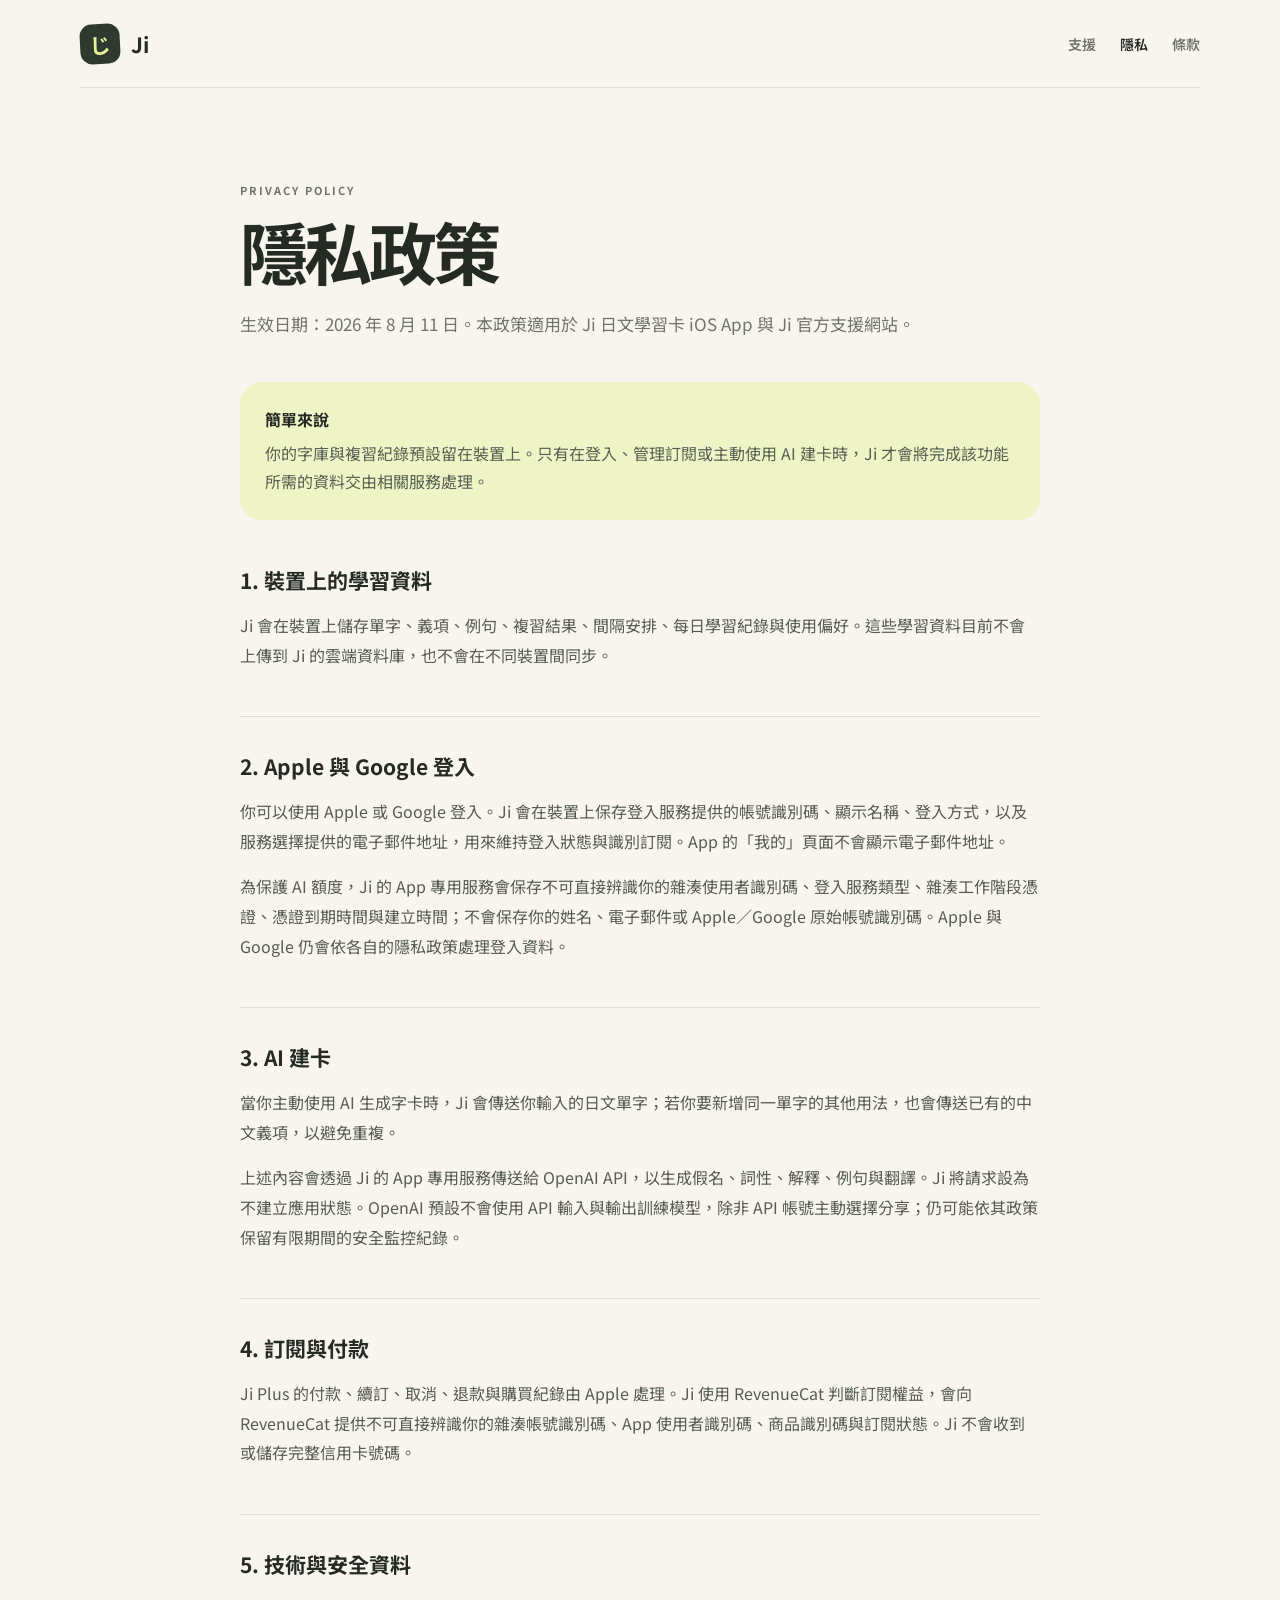
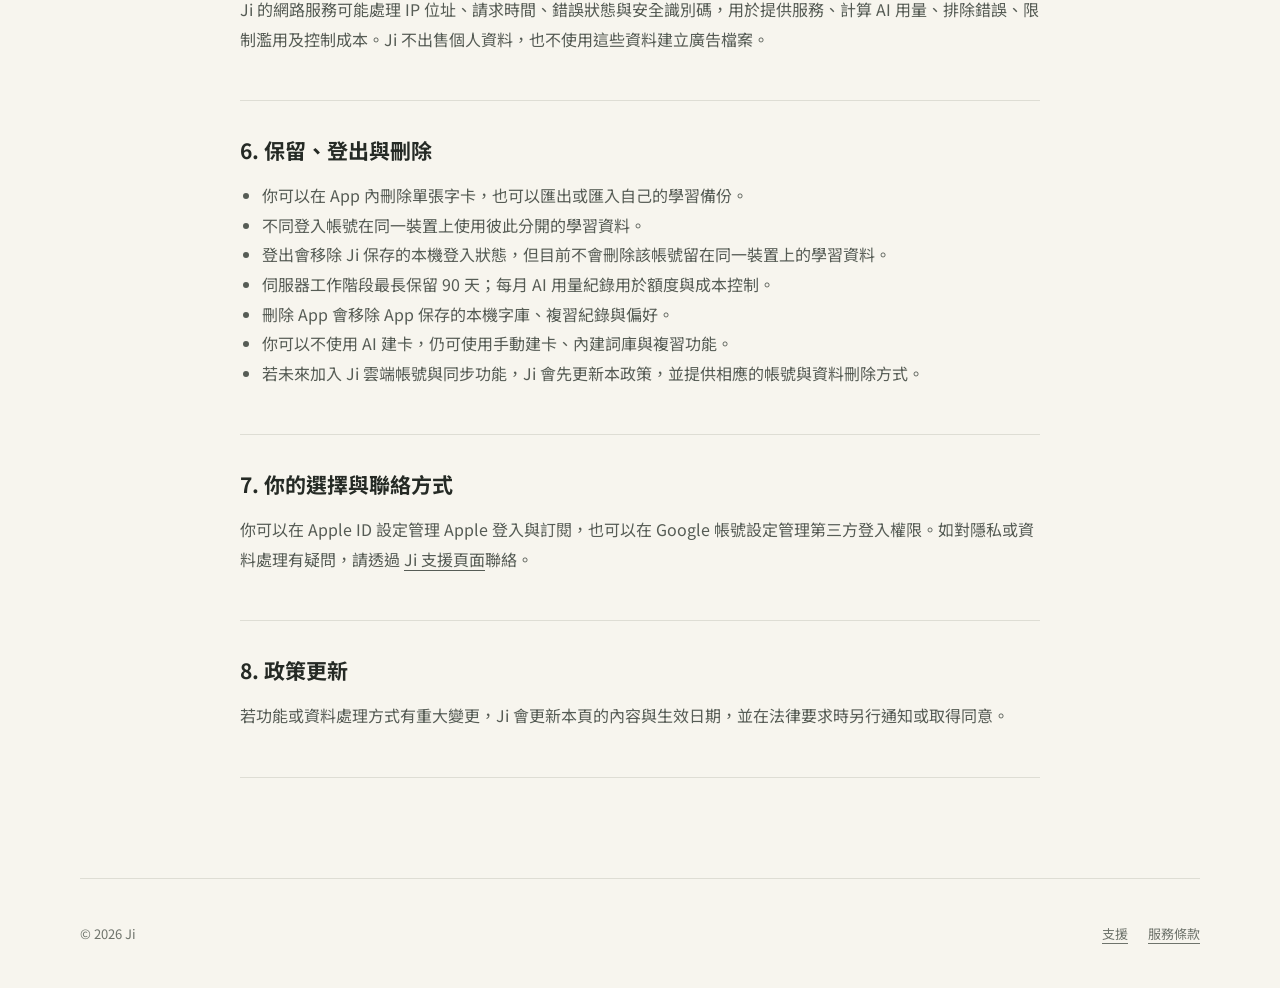
==== privacy.html @ 7259ce21 "發布 Ji 官方支援頁" ====
<!doctype html>
<html lang="zh-Hant">
  <head>
    <meta charset="UTF-8" />
    <meta name="viewport" content="width=device-width, initial-scale=1.0" />
    <meta name="theme-color" content="#f7f5ee" />
    <meta name="description" content="Ji 日文學習卡隱私政策" />
    <title>Ji 隱私政策</title>
    <link rel="preconnect" href="https://fonts.googleapis.com" />
    <link rel="preconnect" href="https://fonts.gstatic.com" crossorigin />
    <link href="https://fonts.googleapis.com/css2?family=Noto+Sans+JP:wght@500;700&family=Noto+Sans+TC:wght@400;500;600;700&display=swap" rel="stylesheet" />
    <link rel="stylesheet" crossorigin href="./assets/legal-CgECHrdC.css">
  </head>
  <body>
    <header class="site-header">
      <a class="brand" href="./index.html"><span class="brand-mark">じ</span><span>Ji</span></a>
      <nav aria-label="網站導覽"><a href="./support.html">支援</a><a aria-current="page" href="./privacy.html">隱私</a><a href="./terms.html">條款</a></nav>
    </header>

    <main class="document-page">
      <span class="kicker">PRIVACY POLICY</span>
      <h1>隱私政策</h1>
      <p class="document-lead">生效日期：2026 年 8 月 11 日。本政策適用於 Ji 日文學習卡 iOS App 與 Ji 官方支援網站。</p>
      <div class="summary"><strong>簡單來說</strong><p>你的字庫與複習紀錄預設留在裝置上。只有在登入、管理訂閱或主動使用 AI 建卡時，Ji 才會將完成該功能所需的資料交由相關服務處理。</p></div>

      <article class="document-body">
        <section><h2>1. 裝置上的學習資料</h2><p>Ji 會在裝置上儲存單字、義項、例句、複習結果、間隔安排、每日學習紀錄與使用偏好。這些學習資料目前不會上傳到 Ji 的雲端資料庫，也不會在不同裝置間同步。</p></section>
        <section><h2>2. Apple 與 Google 登入</h2><p>你可以使用 Apple 或 Google 登入。Ji 會在裝置上保存登入服務提供的帳號識別碼、顯示名稱、登入方式，以及服務選擇提供的電子郵件地址，用來維持登入狀態與識別訂閱。App 的「我的」頁面不會顯示電子郵件地址。</p><p>為保護 AI 額度，Ji 的 App 專用服務會保存不可直接辨識你的雜湊使用者識別碼、登入服務類型、雜湊工作階段憑證、憑證到期時間與建立時間；不會保存你的姓名、電子郵件或 Apple／Google 原始帳號識別碼。Apple 與 Google 仍會依各自的隱私政策處理登入資料。</p></section>
        <section><h2>3. AI 建卡</h2><p>當你主動使用 AI 生成字卡時，Ji 會傳送你輸入的日文單字；若你要新增同一單字的其他用法，也會傳送已有的中文義項，以避免重複。</p><p>上述內容會透過 Ji 的 App 專用服務傳送給 OpenAI API，以生成假名、詞性、解釋、例句與翻譯。Ji 將請求設為不建立應用狀態。OpenAI 預設不會使用 API 輸入與輸出訓練模型，除非 API 帳號主動選擇分享；仍可能依其政策保留有限期間的安全監控紀錄。</p></section>
        <section><h2>4. 訂閱與付款</h2><p>Ji Plus 的付款、續訂、取消、退款與購買紀錄由 Apple 處理。Ji 使用 RevenueCat 判斷訂閱權益，會向 RevenueCat 提供不可直接辨識你的雜湊帳號識別碼、App 使用者識別碼、商品識別碼與訂閱狀態。Ji 不會收到或儲存完整信用卡號碼。</p></section>
        <section><h2>5. 技術與安全資料</h2><p>Ji 的網路服務可能處理 IP 位址、請求時間、錯誤狀態與安全識別碼，用於提供服務、計算 AI 用量、排除錯誤、限制濫用及控制成本。Ji 不出售個人資料，也不使用這些資料建立廣告檔案。</p></section>
        <section><h2>6. 保留、登出與刪除</h2><ul><li>你可以在 App 內刪除單張字卡，也可以匯出或匯入自己的學習備份。</li><li>不同登入帳號在同一裝置上使用彼此分開的學習資料。</li><li>登出會移除 Ji 保存的本機登入狀態，但目前不會刪除該帳號留在同一裝置上的學習資料。</li><li>伺服器工作階段最長保留 90 天；每月 AI 用量紀錄用於額度與成本控制。</li><li>刪除 App 會移除 App 保存的本機字庫、複習紀錄與偏好。</li><li>你可以不使用 AI 建卡，仍可使用手動建卡、內建詞庫與複習功能。</li><li>若未來加入 Ji 雲端帳號與同步功能，Ji 會先更新本政策，並提供相應的帳號與資料刪除方式。</li></ul></section>
        <section><h2>7. 你的選擇與聯絡方式</h2><p>你可以在 Apple ID 設定管理 Apple 登入與訂閱，也可以在 Google 帳號設定管理第三方登入權限。如對隱私或資料處理有疑問，請透過 <a href="./support.html">Ji 支援頁面</a>聯絡。</p></section>
        <section><h2>8. 政策更新</h2><p>若功能或資料處理方式有重大變更，Ji 會更新本頁的內容與生效日期，並在法律要求時另行通知或取得同意。</p></section>
      </article>
    </main>

    <footer class="site-footer"><span>© 2026 Ji</span><div><a href="./support.html">支援</a><a href="./terms.html">服務條款</a></div></footer>
  </body>
</html>
---- assets/legal-CgECHrdC.css ----
:root{color:#252a25;background:#f7f5ee;font-family:Noto Sans TC,Noto Sans JP,system-ui,-apple-system,sans-serif;font-synthesis:none;--paper: #f7f5ee;--surface: #fffef9;--ink: #252a25;--muted: #6f746c;--line: #deddd4;--lime: #e5ef97;--lime-soft: #eef4c6;--olive: #2f392f}*{box-sizing:border-box}html{scroll-behavior:smooth}body{min-width:320px;min-height:100vh;margin:0;background:var(--paper)}a{color:inherit;text-underline-offset:4px}.site-header,.site-footer{width:min(1120px,calc(100% - 40px));margin:0 auto;display:flex;align-items:center;justify-content:space-between}.site-header{min-height:88px;border-bottom:1px solid var(--line)}.brand{display:inline-flex;align-items:center;gap:11px;text-decoration:none;font-size:21px;font-weight:700}.brand-mark{width:40px;height:40px;display:grid;place-items:center;border-radius:12px;background:var(--olive);color:var(--lime);font-family:Noto Sans JP;transform:rotate(-3deg)}nav{display:flex;gap:24px}nav a{color:var(--muted);text-decoration:none;font-size:14px;font-weight:600}nav a:hover,nav a[aria-current=page]{color:var(--ink)}.landing,.document-page{width:min(1120px,calc(100% - 40px));margin:0 auto}.hero{min-height:650px;display:grid;grid-template-columns:1.1fr .9fr;align-items:center;gap:60px}.kicker{color:var(--muted);font-size:11px;letter-spacing:.18em;font-weight:700}.hero h1,.document-page>h1{margin:14px 0 22px;font-size:clamp(46px,7vw,78px);line-height:1.08;letter-spacing:-.055em}.hero p{max-width:590px;margin:0 0 32px;color:var(--muted);font-size:17px;line-height:1.9}.primary-link{min-height:52px;padding:0 22px;display:inline-flex;align-items:center;gap:22px;border-radius:15px;background:var(--olive);color:#fff;text-decoration:none;font-weight:600}.hero-art{height:390px;position:relative;display:grid;place-items:center}.hero-art:before{content:"";position:absolute;width:330px;height:330px;border-radius:50%;background:var(--lime-soft)}.hero-art i{position:absolute;width:70px;height:70px;right:8%;top:12%;border-radius:22px;background:var(--lime);transform:rotate(18deg)}.card{width:220px;height:265px;position:absolute;display:flex;flex-direction:column;align-items:center;justify-content:center;gap:18px;border-radius:28px;border:1px solid var(--line);box-shadow:0 22px 60px #2f392f1a}.card span{font-family:Noto Sans JP;font-size:52px;font-weight:700}.card small{color:var(--muted)}.card-back{background:var(--surface);transform:translate(-65px,22px) rotate(-8deg)}.card-front{background:var(--olive);color:var(--lime);transform:translate(70px,-24px) rotate(7deg)}.card-front small{color:#ffffffa6}.feature-grid{display:grid;grid-template-columns:repeat(3,1fr);gap:16px}.feature-grid article,.support-grid article{padding:28px;border-radius:22px;background:var(--surface);border:1px solid rgba(47,57,47,.08)}.feature-grid article>span{color:var(--muted);font-size:11px;letter-spacing:.14em}.feature-grid h2,.support-grid h2{margin:24px 0 10px;font-size:20px}.feature-grid p,.support-grid p{margin:0;color:var(--muted);line-height:1.75;font-size:14px}.quiet-panel,.contact-panel{margin:90px 0;padding:clamp(32px,7vw,70px);border-radius:30px;background:var(--lime-soft)}.quiet-panel h2,.contact-panel h2{margin:12px 0;font-size:clamp(30px,5vw,48px);letter-spacing:-.04em}.quiet-panel p,.contact-panel p{max-width:700px;color:#576052;line-height:1.85}.document-page{max-width:800px;padding:88px 0 100px}.document-page>h1{font-size:clamp(48px,8vw,68px)}.document-lead{margin:0 0 42px;color:var(--muted);font-size:17px;line-height:1.8}.summary{padding:25px;margin-bottom:45px;border-radius:22px;background:var(--lime-soft)}.summary strong{display:block;margin-bottom:8px}.summary p{margin:0;color:#576052;line-height:1.75}.document-body{display:grid;gap:34px}.document-body section{padding-bottom:30px;border-bottom:1px solid var(--line)}.document-body h2{margin:0 0 12px;font-size:21px}.document-body p,.document-body li{color:#565c55;line-height:1.85}.document-body ul{padding-left:22px}.support-grid{display:grid;grid-template-columns:1fr 1fr;gap:16px}.support-grid h2{margin-top:0}.contact-panel{margin-bottom:0}.contact-panel .primary-link{margin-top:16px}.site-footer{min-height:110px;border-top:1px solid var(--line);color:var(--muted);font-size:13px}.site-footer div{display:flex;gap:20px}@media(max-width:760px){.site-header{min-height:76px}nav{gap:14px}nav a{font-size:12px}.hero{min-height:auto;padding:70px 0;grid-template-columns:1fr;gap:20px}.hero-art{height:330px;order:-1;transform:scale(.82)}.feature-grid,.support-grid{grid-template-columns:1fr}.quiet-panel{margin:60px 0}.document-page{padding-top:65px}.site-footer{align-items:flex-start;padding:28px 0;gap:20px;flex-direction:column}}
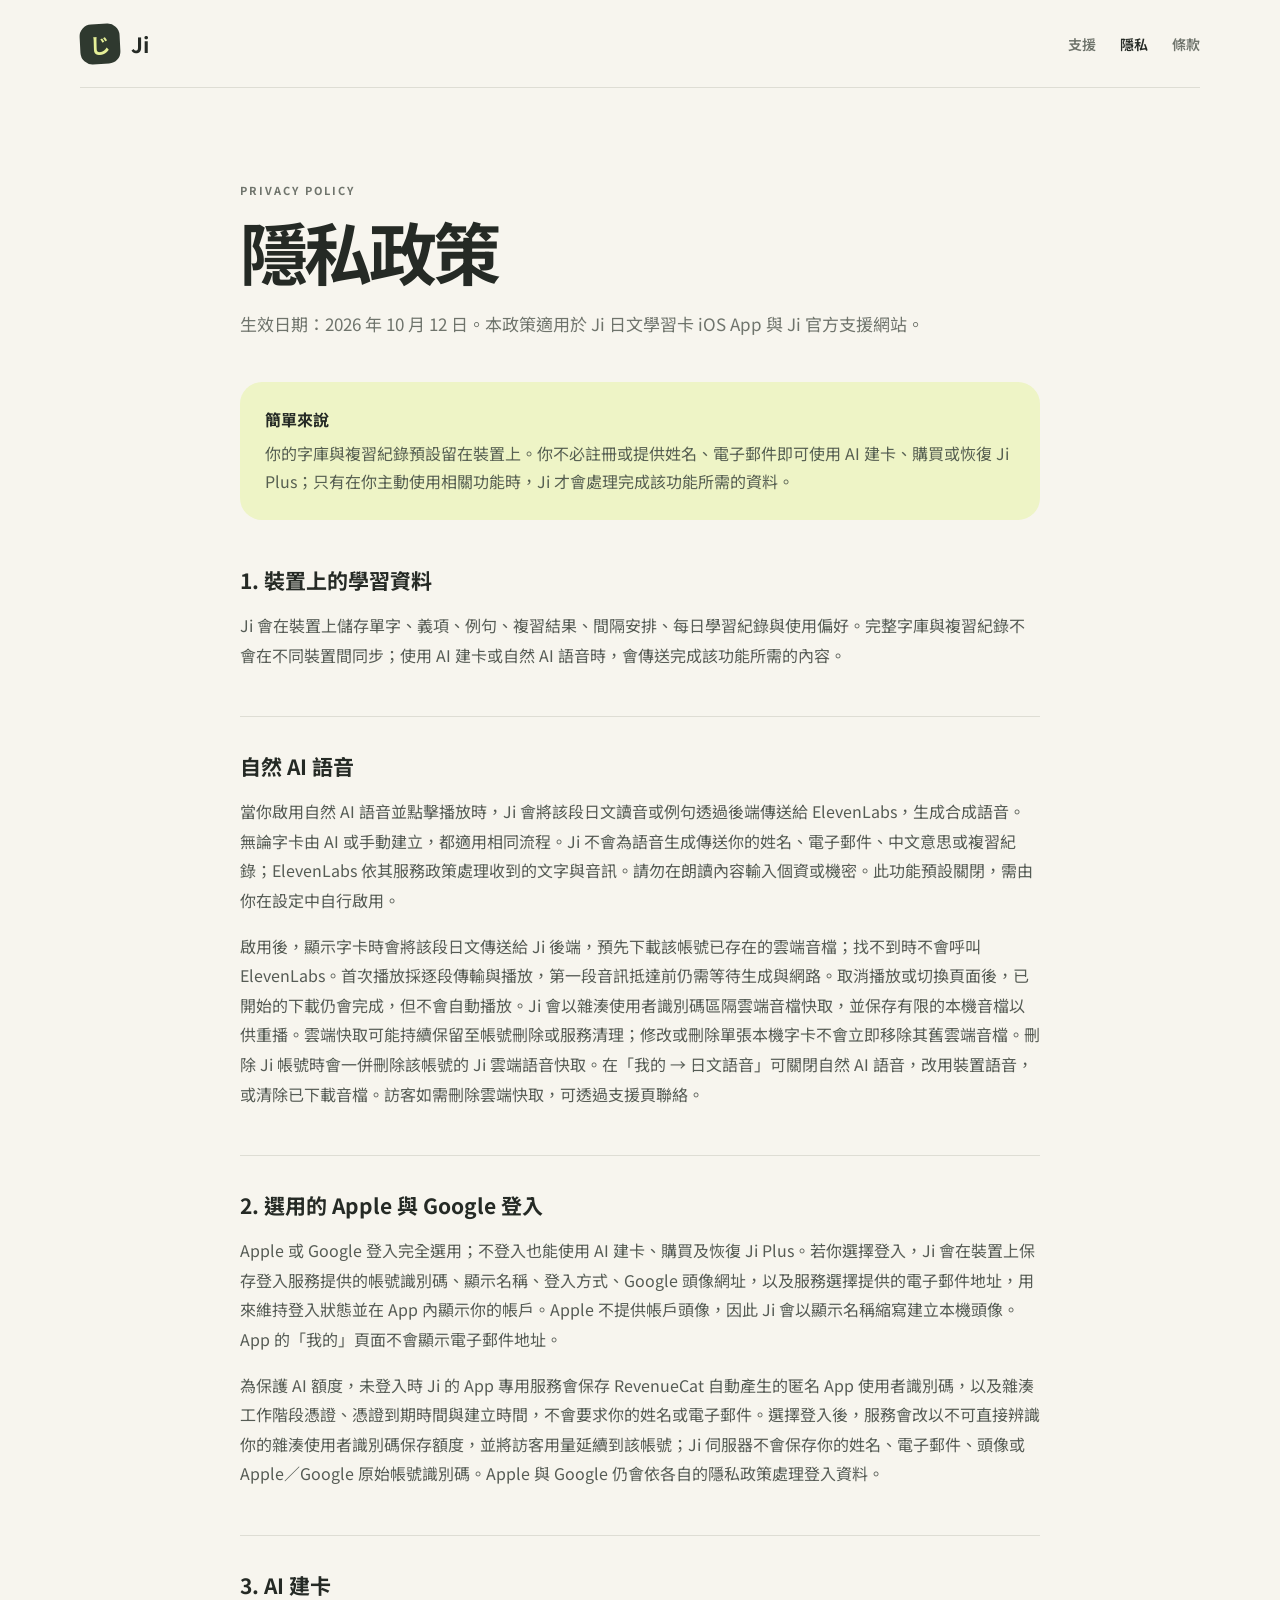
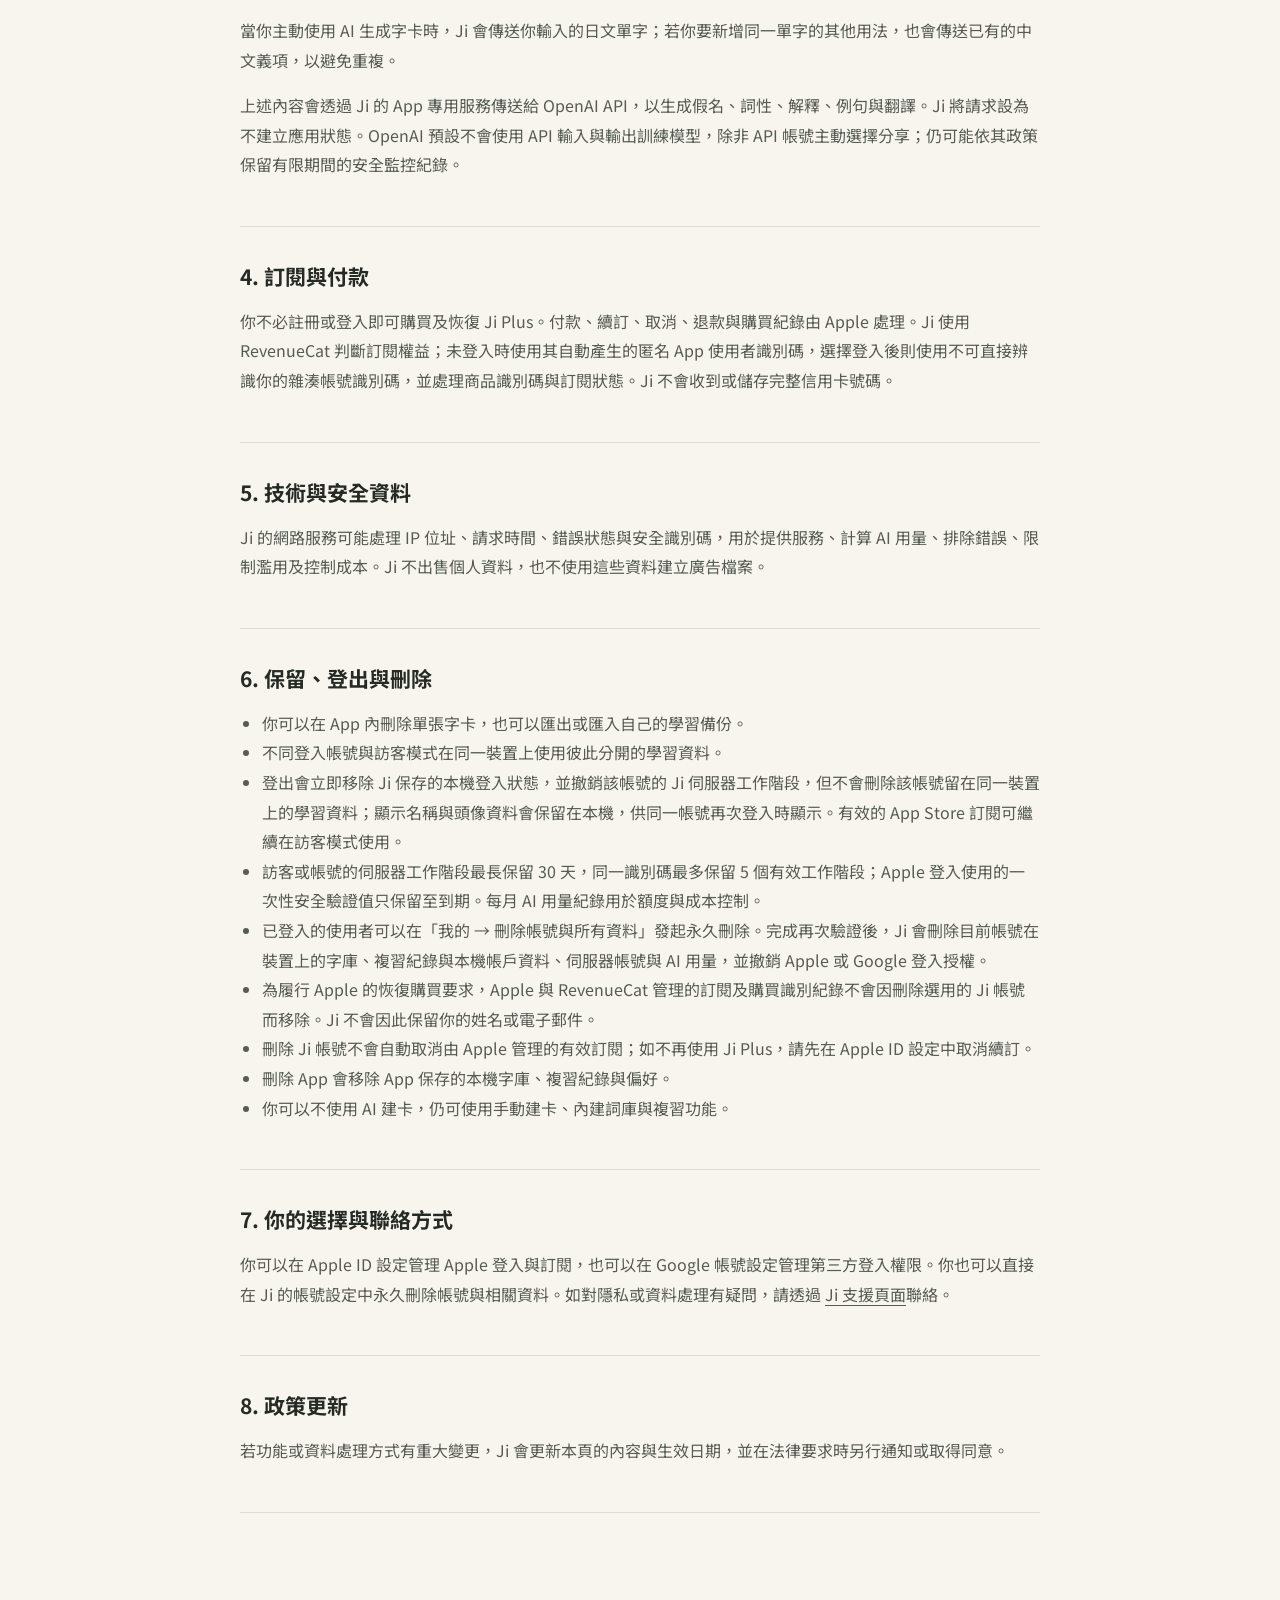
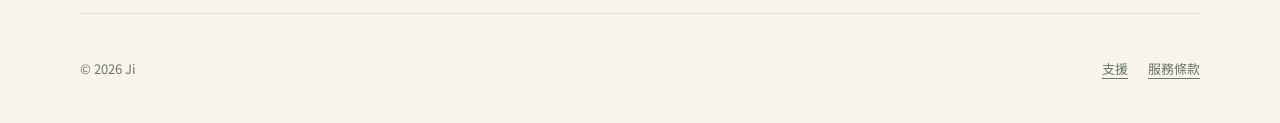
==== commit 595a65b5: "Update privacy policy for ElevenLabs speech and current account flows" ====
--- a/privacy.html
+++ b/privacy.html
@@ -20,17 +20,18 @@
     <main class="document-page">
       <span class="kicker">PRIVACY POLICY</span>
       <h1>隱私政策</h1>
-      <p class="document-lead">生效日期：2026 年 8 月 11 日。本政策適用於 Ji 日文學習卡 iOS App 與 Ji 官方支援網站。</p>
-      <div class="summary"><strong>簡單來說</strong><p>你的字庫與複習紀錄預設留在裝置上。只有在登入、管理訂閱或主動使用 AI 建卡時，Ji 才會將完成該功能所需的資料交由相關服務處理。</p></div>
+      <p class="document-lead">生效日期：2026 年 10 月 12 日。本政策適用於 Ji 日文學習卡 iOS App 與 Ji 官方支援網站。</p>
+      <div class="summary"><strong>簡單來說</strong><p>你的字庫與複習紀錄預設留在裝置上。你不必註冊或提供姓名、電子郵件即可使用 AI 建卡、購買或恢復 Ji Plus；只有在你主動使用相關功能時，Ji 才會處理完成該功能所需的資料。</p></div>
 
       <article class="document-body">
-        <section><h2>1. 裝置上的學習資料</h2><p>Ji 會在裝置上儲存單字、義項、例句、複習結果、間隔安排、每日學習紀錄與使用偏好。這些學習資料目前不會上傳到 Ji 的雲端資料庫，也不會在不同裝置間同步。</p></section>
-        <section><h2>2. Apple 與 Google 登入</h2><p>你可以使用 Apple 或 Google 登入。Ji 會在裝置上保存登入服務提供的帳號識別碼、顯示名稱、登入方式，以及服務選擇提供的電子郵件地址，用來維持登入狀態與識別訂閱。App 的「我的」頁面不會顯示電子郵件地址。</p><p>為保護 AI 額度，Ji 的 App 專用服務會保存不可直接辨識你的雜湊使用者識別碼、登入服務類型、雜湊工作階段憑證、憑證到期時間與建立時間；不會保存你的姓名、電子郵件或 Apple／Google 原始帳號識別碼。Apple 與 Google 仍會依各自的隱私政策處理登入資料。</p></section>
+        <section><h2>1. 裝置上的學習資料</h2><p>Ji 會在裝置上儲存單字、義項、例句、複習結果、間隔安排、每日學習紀錄與使用偏好。完整字庫與複習紀錄不會在不同裝置間同步；使用 AI 建卡或自然 AI 語音時，會傳送完成該功能所需的內容。</p></section>
+        <section><h2>自然 AI 語音</h2><p>當你啟用自然 AI 語音並點擊播放時，Ji 會將該段日文讀音或例句透過後端傳送給 ElevenLabs，生成合成語音。無論字卡由 AI 或手動建立，都適用相同流程。Ji 不會為語音生成傳送你的姓名、電子郵件、中文意思或複習紀錄；ElevenLabs 依其服務政策處理收到的文字與音訊。請勿在朗讀內容輸入個資或機密。此功能預設關閉，需由你在設定中自行啟用。</p><p>啟用後，顯示字卡時會將該段日文傳送給 Ji 後端，預先下載該帳號已存在的雲端音檔；找不到時不會呼叫 ElevenLabs。首次播放採逐段傳輸與播放，第一段音訊抵達前仍需等待生成與網路。取消播放或切換頁面後，已開始的下載仍會完成，但不會自動播放。Ji 會以雜湊使用者識別碼區隔雲端音檔快取，並保存有限的本機音檔以供重播。雲端快取可能持續保留至帳號刪除或服務清理；修改或刪除單張本機字卡不會立即移除其舊雲端音檔。刪除 Ji 帳號時會一併刪除該帳號的 Ji 雲端語音快取。在「我的 → 日文語音」可關閉自然 AI 語音，改用裝置語音，或清除已下載音檔。訪客如需刪除雲端快取，可透過支援頁聯絡。</p></section>
+        <section><h2>2. 選用的 Apple 與 Google 登入</h2><p>Apple 或 Google 登入完全選用；不登入也能使用 AI 建卡、購買及恢復 Ji Plus。若你選擇登入，Ji 會在裝置上保存登入服務提供的帳號識別碼、顯示名稱、登入方式、Google 頭像網址，以及服務選擇提供的電子郵件地址，用來維持登入狀態並在 App 內顯示你的帳戶。Apple 不提供帳戶頭像，因此 Ji 會以顯示名稱縮寫建立本機頭像。App 的「我的」頁面不會顯示電子郵件地址。</p><p>為保護 AI 額度，未登入時 Ji 的 App 專用服務會保存 RevenueCat 自動產生的匿名 App 使用者識別碼，以及雜湊工作階段憑證、憑證到期時間與建立時間，不會要求你的姓名或電子郵件。選擇登入後，服務會改以不可直接辨識你的雜湊使用者識別碼保存額度，並將訪客用量延續到該帳號；Ji 伺服器不會保存你的姓名、電子郵件、頭像或 Apple／Google 原始帳號識別碼。Apple 與 Google 仍會依各自的隱私政策處理登入資料。</p></section>
         <section><h2>3. AI 建卡</h2><p>當你主動使用 AI 生成字卡時，Ji 會傳送你輸入的日文單字；若你要新增同一單字的其他用法，也會傳送已有的中文義項，以避免重複。</p><p>上述內容會透過 Ji 的 App 專用服務傳送給 OpenAI API，以生成假名、詞性、解釋、例句與翻譯。Ji 將請求設為不建立應用狀態。OpenAI 預設不會使用 API 輸入與輸出訓練模型，除非 API 帳號主動選擇分享；仍可能依其政策保留有限期間的安全監控紀錄。</p></section>
-        <section><h2>4. 訂閱與付款</h2><p>Ji Plus 的付款、續訂、取消、退款與購買紀錄由 Apple 處理。Ji 使用 RevenueCat 判斷訂閱權益，會向 RevenueCat 提供不可直接辨識你的雜湊帳號識別碼、App 使用者識別碼、商品識別碼與訂閱狀態。Ji 不會收到或儲存完整信用卡號碼。</p></section>
+        <section><h2>4. 訂閱與付款</h2><p>你不必註冊或登入即可購買及恢復 Ji Plus。付款、續訂、取消、退款與購買紀錄由 Apple 處理。Ji 使用 RevenueCat 判斷訂閱權益；未登入時使用其自動產生的匿名 App 使用者識別碼，選擇登入後則使用不可直接辨識你的雜湊帳號識別碼，並處理商品識別碼與訂閱狀態。Ji 不會收到或儲存完整信用卡號碼。</p></section>
         <section><h2>5. 技術與安全資料</h2><p>Ji 的網路服務可能處理 IP 位址、請求時間、錯誤狀態與安全識別碼，用於提供服務、計算 AI 用量、排除錯誤、限制濫用及控制成本。Ji 不出售個人資料，也不使用這些資料建立廣告檔案。</p></section>
-        <section><h2>6. 保留、登出與刪除</h2><ul><li>你可以在 App 內刪除單張字卡，也可以匯出或匯入自己的學習備份。</li><li>不同登入帳號在同一裝置上使用彼此分開的學習資料。</li><li>登出會移除 Ji 保存的本機登入狀態，但目前不會刪除該帳號留在同一裝置上的學習資料。</li><li>伺服器工作階段最長保留 90 天；每月 AI 用量紀錄用於額度與成本控制。</li><li>刪除 App 會移除 App 保存的本機字庫、複習紀錄與偏好。</li><li>你可以不使用 AI 建卡，仍可使用手動建卡、內建詞庫與複習功能。</li><li>若未來加入 Ji 雲端帳號與同步功能，Ji 會先更新本政策，並提供相應的帳號與資料刪除方式。</li></ul></section>
-        <section><h2>7. 你的選擇與聯絡方式</h2><p>你可以在 Apple ID 設定管理 Apple 登入與訂閱，也可以在 Google 帳號設定管理第三方登入權限。如對隱私或資料處理有疑問，請透過 <a href="./support.html">Ji 支援頁面</a>聯絡。</p></section>
+        <section><h2>6. 保留、登出與刪除</h2><ul><li>你可以在 App 內刪除單張字卡，也可以匯出或匯入自己的學習備份。</li><li>不同登入帳號與訪客模式在同一裝置上使用彼此分開的學習資料。</li><li>登出會立即移除 Ji 保存的本機登入狀態，並撤銷該帳號的 Ji 伺服器工作階段，但不會刪除該帳號留在同一裝置上的學習資料；顯示名稱與頭像資料會保留在本機，供同一帳號再次登入時顯示。有效的 App Store 訂閱可繼續在訪客模式使用。</li><li>訪客或帳號的伺服器工作階段最長保留 30 天，同一識別碼最多保留 5 個有效工作階段；Apple 登入使用的一次性安全驗證值只保留至到期。每月 AI 用量紀錄用於額度與成本控制。</li><li>已登入的使用者可以在「我的 → 刪除帳號與所有資料」發起永久刪除。完成再次驗證後，Ji 會刪除目前帳號在裝置上的字庫、複習紀錄與本機帳戶資料、伺服器帳號與 AI 用量，並撤銷 Apple 或 Google 登入授權。</li><li>為履行 Apple 的恢復購買要求，Apple 與 RevenueCat 管理的訂閱及購買識別紀錄不會因刪除選用的 Ji 帳號而移除。Ji 不會因此保留你的姓名或電子郵件。</li><li>刪除 Ji 帳號不會自動取消由 Apple 管理的有效訂閱；如不再使用 Ji Plus，請先在 Apple ID 設定中取消續訂。</li><li>刪除 App 會移除 App 保存的本機字庫、複習紀錄與偏好。</li><li>你可以不使用 AI 建卡，仍可使用手動建卡、內建詞庫與複習功能。</li></ul></section>
+        <section><h2>7. 你的選擇與聯絡方式</h2><p>你可以在 Apple ID 設定管理 Apple 登入與訂閱，也可以在 Google 帳號設定管理第三方登入權限。你也可以直接在 Ji 的帳號設定中永久刪除帳號與相關資料。如對隱私或資料處理有疑問，請透過 <a href="./support.html">Ji 支援頁面</a>聯絡。</p></section>
         <section><h2>8. 政策更新</h2><p>若功能或資料處理方式有重大變更，Ji 會更新本頁的內容與生效日期，並在法律要求時另行通知或取得同意。</p></section>
       </article>
     </main>
